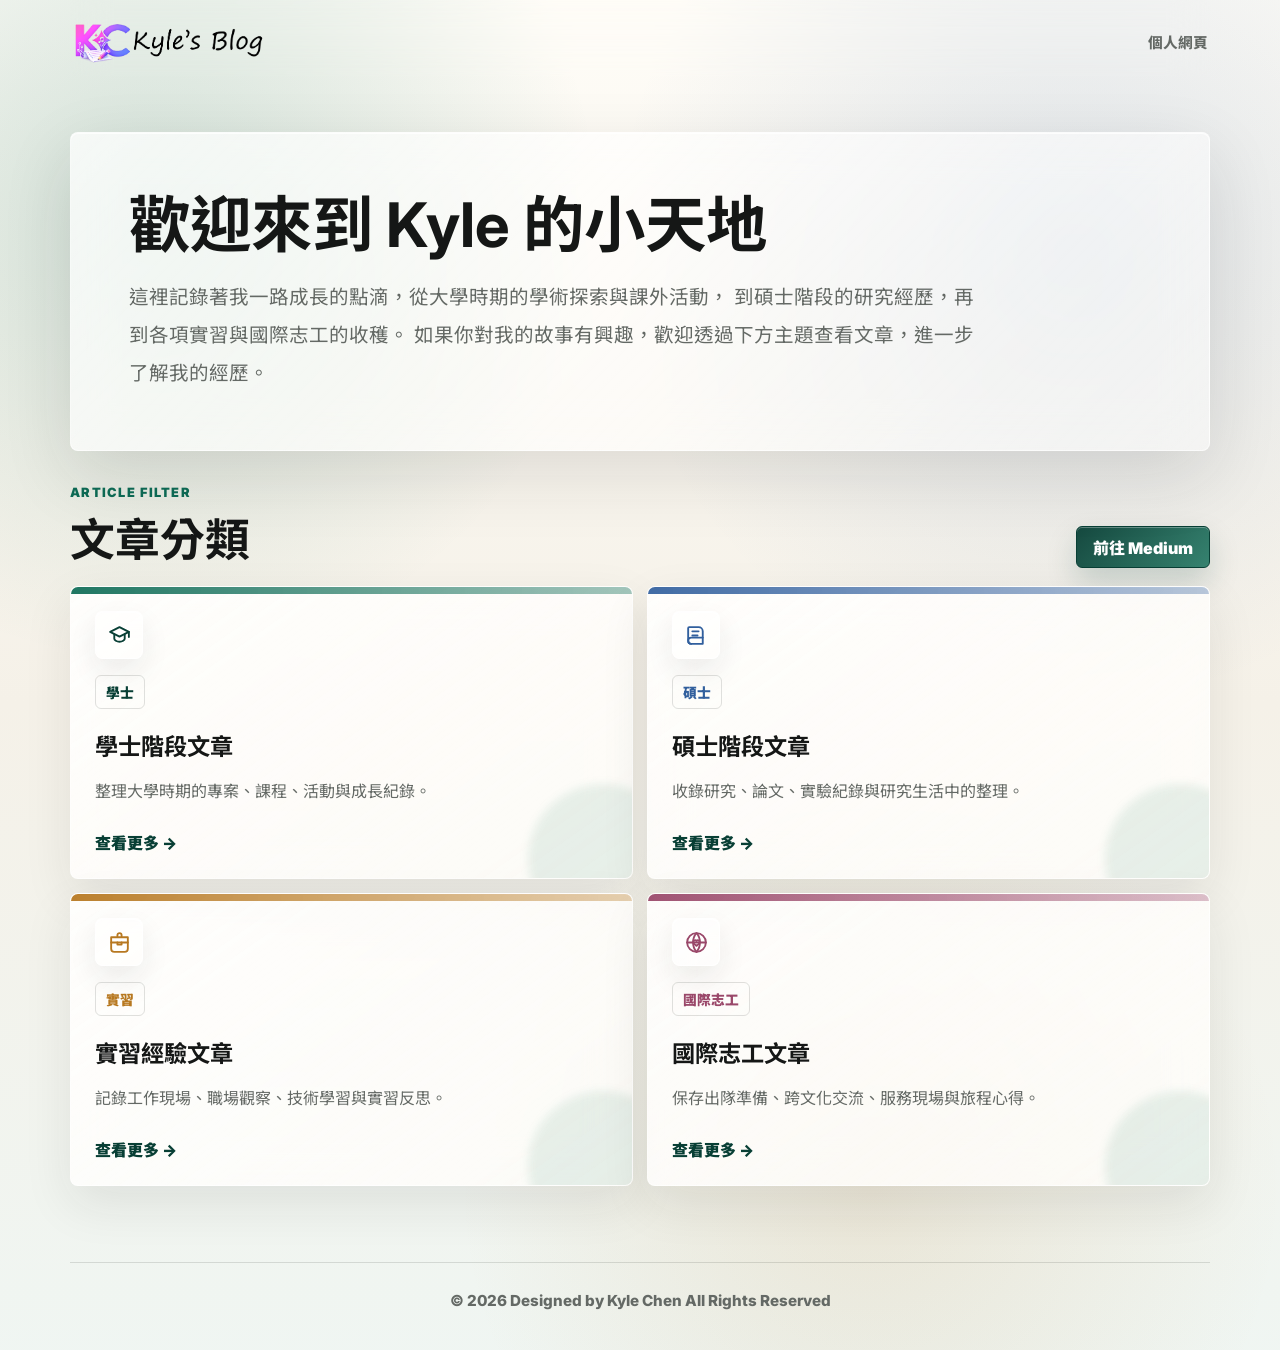
==== index.html @ b83703bd "main" ====
﻿<!doctype html>
<html lang="zh-Hant">
<head>
  <meta charset="UTF-8" />
  <meta name="viewport" content="width=device-width, initial-scale=1.0" />
  <meta name="description" content="Kyle Chen 的 Medium 文章索引，依學士、碩士、實習與國際志工分類整理。" />
  <title>首頁 | Kyle's Blog</title>
  <link rel="icon" type="image/png" href="Reference/KC.png" />
  <link rel="apple-touch-icon" href="Reference/KC.png" />
  <link rel="preconnect" href="https://fonts.googleapis.com" />
  <link rel="preconnect" href="https://fonts.gstatic.com" crossorigin />
  <link href="https://fonts.googleapis.com/css2?family=Inter:wght@500;600;700;800&family=Noto+Sans+TC:wght@400;500;700;800;900&display=swap" rel="stylesheet" />
  <link rel="stylesheet" href="styles.css" />
</head>
<body>
  <header class="site-header">
    <a class="brand-link" href="./" aria-label="回到文章索引首頁">
      <img src="Reference/KB-01.png" alt="Kyle 部落格" />
    </a>

    <nav class="site-nav" aria-label="網站導覽">
      <a href="https://www.kylechen.top/">個人網頁</a>
    </nav>
  </header>

  <main>
    <section class="hero" aria-labelledby="page-title">
      <div class="hero__text">
        <h1 id="page-title">歡迎來到 Kyle 的小天地</h1>
        <p>
          這裡記錄著我一路成長的點滴，從大學時期的學術探索與課外活動，
          到碩士階段的研究經歷，再到各項實習與國際志工的收穫。
          如果你對我的故事有興趣，歡迎透過下方主題查看文章，進一步了解我的經歷。
        </p>
      </div>
    </section>

    <section class="archive" id="articles" aria-labelledby="articles-title">
      <div class="archive-heading">
        <div>
          <p class="eyebrow">Article Filter</p>
          <h2 id="articles-title">文章分類</h2>
        </div>
        <a class="medium-link" href="https://medium.com/@kylechen357" target="_blank" rel="noreferrer">前往 Medium</a>
      </div>

      <div class="article-board">
        <a class="article-card theme-bachelor" data-theme="bachelor" href="updating/">
          <span class="article-card__icon" aria-hidden="true">
            <svg viewBox="0 0 24 24" role="img">
              <path d="M3 8.5 12 4l9 4.5-9 4.5L3 8.5Z" />
              <path d="M7 11v4.2c0 1.2 2.2 2.8 5 2.8s5-1.6 5-2.8V11" />
              <path d="M21 8.5v5" />
            </svg>
          </span>
          <span class="article-card__theme">學士</span>
          <h3>學士階段文章</h3>
          <p>整理大學時期的專案、課程、活動與成長紀錄。</p>
          <span class="article-card__action">查看更多</span>
        </a>

        <a class="article-card theme-master" data-theme="master" href="updating/">
          <span class="article-card__icon" aria-hidden="true">
            <svg viewBox="0 0 24 24" role="img">
              <path d="M5 4h9a4 4 0 0 1 4 4v12H7a3 3 0 0 1-3-3V5a1 1 0 0 1 1-1Z" />
              <path d="M8 8h6" />
              <path d="M8 12h5" />
              <path d="M7 20a3 3 0 0 1 0-6h11" />
            </svg>
          </span>
          <span class="article-card__theme">碩士</span>
          <h3>碩士階段文章</h3>
          <p>收錄研究、論文、實驗紀錄與研究生活中的整理。</p>
          <span class="article-card__action">查看更多</span>
        </a>

        <a class="article-card theme-internship" data-theme="internship" href="updating/">
          <span class="article-card__icon" aria-hidden="true">
            <svg viewBox="0 0 24 24" role="img">
              <path d="M10 6V5a2 2 0 0 1 2-2h0a2 2 0 0 1 2 2v1" />
              <path d="M4 7h16v11a3 3 0 0 1-3 3H7a3 3 0 0 1-3-3V7Z" />
              <path d="M4 12h16" />
              <path d="M10 12v2h4v-2" />
            </svg>
          </span>
          <span class="article-card__theme">實習</span>
          <h3>實習經驗文章</h3>
          <p>記錄工作現場、職場觀察、技術學習與實習反思。</p>
          <span class="article-card__action">查看更多</span>
        </a>

        <a class="article-card theme-volunteer" data-theme="volunteer" href="updating/">
          <span class="article-card__icon" aria-hidden="true">
            <svg viewBox="0 0 24 24" role="img">
              <circle cx="12" cy="12" r="9" />
              <path d="M3 12h18" />
              <path d="M12 3c2.2 2.4 3.3 5.4 3.3 9S14.2 18.6 12 21" />
              <path d="M12 3c-2.2 2.4-3.3 5.4-3.3 9S9.8 18.6 12 21" />
              <path d="M12 15.2c1.8-1.1 3-2.2 3-3.6a1.7 1.7 0 0 0-3-1.1 1.7 1.7 0 0 0-3 1.1c0 1.4 1.2 2.5 3 3.6Z" />
            </svg>
          </span>
          <span class="article-card__theme">國際志工</span>
          <h3>國際志工文章</h3>
          <p>保存出隊準備、跨文化交流、服務現場與旅程心得。</p>
          <span class="article-card__action">查看更多</span>
        </a>
      </div>
    </section>
  </main>

  <footer class="site-footer">
    <p>© 2026 Designed by Kyle Chen All Rights Reserved</p>
  </footer>
</body>
</html>
---- styles.css ----
:root {
  color-scheme: light;
  --bg: #f5f1e8;
  --paper: rgba(255, 253, 248, 0.68);
  --glass: rgba(255, 255, 255, 0.5);
  --glass-strong: rgba(255, 255, 255, 0.72);
  --ink: #151716;
  --muted: #646965;
  --line: rgba(21, 23, 22, 0.13);
  --green: #0d6b55;
  --green-dark: #083f35;
  --blue: #315f9d;
  --amber: #b77820;
  --rose: #9a486a;
  --shadow: 0 24px 70px rgba(34, 37, 34, 0.12);
  font-family: Inter, "Noto Sans TC", system-ui, -apple-system, BlinkMacSystemFont, "Segoe UI", sans-serif;
}

* {
  box-sizing: border-box;
}

html {
  scroll-behavior: smooth;
}

body {
  margin: 0;
  min-height: 100vh;
  background:
    radial-gradient(circle at 12% 16%, rgba(13, 107, 85, 0.18), transparent 28%),
    radial-gradient(circle at 84% 18%, rgba(49, 95, 157, 0.14), transparent 30%),
    radial-gradient(circle at 68% 88%, rgba(183, 120, 32, 0.12), transparent 28%),
    linear-gradient(180deg, rgba(255, 253, 248, 0.94) 0%, rgba(245, 241, 232, 0.88) 52%, rgba(239, 246, 243, 0.9) 100%),
    var(--bg);
  color: var(--ink);
}

a {
  color: inherit;
  text-decoration: none;
}

.site-header,
main,
.site-footer {
  width: min(1140px, calc(100% - 36px));
  margin: 0 auto;
}

.site-header {
  position: sticky;
  top: 0;
  z-index: 10;
  display: flex;
  align-items: center;
  justify-content: space-between;
  gap: 22px;
  padding: 18px 0 12px;
  backdrop-filter: blur(18px);
}

.brand-link {
  display: inline-flex;
  min-width: 0;
}

.brand-link img {
  display: block;
  width: clamp(130px, 16vw, 196px);
  height: auto;
}

.site-nav {
  display: flex;
  align-items: center;
  gap: 10px;
}

.site-nav a {
  position: relative;
  display: inline-flex;
  align-items: center;
  min-height: 32px;
  padding: 0 2px;
  color: var(--muted);
  font-size: 0.92rem;
  font-weight: 800;
  white-space: nowrap;
}

.site-nav a::after {
  content: "";
  position: absolute;
  left: 0;
  right: 0;
  bottom: 2px;
  height: 2px;
  background: var(--green);
  transform: scaleX(0);
  transform-origin: left;
  transition: transform 160ms ease;
}

.site-nav a:hover,
.site-nav a:focus-visible {
  color: var(--green-dark);
}

.site-nav a:hover::after,
.site-nav a:focus-visible::after {
  transform: scaleX(1);
}

main {
  padding: 38px 0 76px;
}

.hero {
  width: 100%;
  min-height: 0;
  margin-top: 18px;
  padding: clamp(34px, 6vw, 58px);
  border: 1px solid rgba(255, 255, 255, 0.6);
  border-radius: 8px;
  background:
    linear-gradient(135deg, rgba(255, 255, 255, 0.66), rgba(255, 255, 255, 0.28)),
    rgba(255, 255, 255, 0.26);
  box-shadow: var(--shadow), inset 0 1px 0 rgba(255, 255, 255, 0.76);
  backdrop-filter: blur(22px) saturate(1.25);
}

.eyebrow {
  margin: 0 0 14px;
  color: var(--green);
  font-size: 0.8rem;
  font-weight: 900;
  letter-spacing: 0.1em;
  text-transform: uppercase;
}

h1,
h2,
h3,
p {
  margin-top: 0;
}

h1 {
  max-width: 980px;
  margin-bottom: 18px;
  font-size: clamp(2.35rem, 4.8vw, 4.4rem);
  line-height: 1.12;
  letter-spacing: 0;
}

.hero__text p {
  max-width: 860px;
  margin-bottom: 0;
  color: var(--muted);
  font-size: clamp(1.06rem, 1.55vw, 1.22rem);
  line-height: 1.95;
}

.archive {
  padding-top: 34px;
}

.archive-heading {
  display: flex;
  align-items: end;
  justify-content: space-between;
  gap: 24px;
  margin-bottom: 18px;
}

.archive-heading h2 {
  margin-bottom: 0;
  font-size: clamp(2rem, 3.5vw, 3rem);
  line-height: 1.2;
}

.medium-link {
  display: inline-flex;
  align-items: center;
  justify-content: center;
  min-height: 42px;
  padding: 0 16px;
  border: 1px solid var(--green-dark);
  border-radius: 6px;
  background: linear-gradient(135deg, rgba(8, 63, 53, 0.94), rgba(13, 107, 85, 0.82));
  color: #fff;
  box-shadow: 0 14px 30px rgba(8, 63, 53, 0.18), inset 0 1px 0 rgba(255, 255, 255, 0.3);
  font-weight: 900;
  white-space: nowrap;
}

.medium-link:hover,
.medium-link:focus-visible {
  background: var(--green);
  border-color: var(--green);
}

.article-board {
  display: grid;
  grid-template-columns: repeat(2, minmax(0, 1fr));
  gap: 14px;
}

.article-card {
  position: relative;
  display: flex;
  flex-direction: column;
  min-height: 245px;
  padding: 24px;
  overflow: hidden;
  border: 1px solid rgba(255, 255, 255, 0.58);
  border-radius: 8px;
  background:
    linear-gradient(145deg, rgba(255, 255, 255, 0.72), rgba(255, 255, 255, 0.32)),
    var(--paper);
  box-shadow: 0 18px 50px rgba(34, 37, 34, 0.09), inset 0 1px 0 rgba(255, 255, 255, 0.78);
  backdrop-filter: blur(20px) saturate(1.2);
  transition: transform 170ms ease, box-shadow 170ms ease, border-color 170ms ease;
}

.article-card::before {
  content: "";
  position: absolute;
  inset: 0 0 auto 0;
  height: 7px;
  background: linear-gradient(90deg, rgba(13, 107, 85, 0.92), rgba(13, 107, 85, 0.38));
}

.article-card:hover,
.article-card:focus-visible {
  transform: translateY(-5px);
  border-color: rgba(13, 107, 85, 0.34);
  box-shadow: 0 28px 70px rgba(34, 37, 34, 0.14);
}

.article-card::after {
  content: "";
  position: absolute;
  right: -46px;
  bottom: -56px;
  width: 150px;
  height: 150px;
  border-radius: 50%;
  background: rgba(13, 107, 85, 0.09);
  filter: blur(4px);
  pointer-events: none;
}

.theme-master::before {
  background: linear-gradient(90deg, rgba(49, 95, 157, 0.92), rgba(49, 95, 157, 0.34));
}

.theme-internship::before {
  background: linear-gradient(90deg, rgba(183, 120, 32, 0.94), rgba(183, 120, 32, 0.34));
}

.theme-volunteer::before {
  background: linear-gradient(90deg, rgba(154, 72, 106, 0.94), rgba(154, 72, 106, 0.34));
}

.article-card__theme {
  position: relative;
  z-index: 1;
  width: fit-content;
  margin-bottom: 22px;
  padding: 6px 10px;
  border: 1px solid var(--line);
  border-radius: 6px;
  color: var(--green-dark);
  font-size: 0.86rem;
  font-weight: 900;
}

.article-card__icon {
  position: relative;
  z-index: 1;
  display: inline-flex;
  align-items: center;
  justify-content: center;
  width: 48px;
  height: 48px;
  margin-bottom: 16px;
  border: 1px solid rgba(255, 255, 255, 0.68);
  border-radius: 8px;
  background: rgba(255, 255, 255, 0.42);
  color: var(--green-dark);
  box-shadow: inset 0 1px 0 rgba(255, 255, 255, 0.74), 0 12px 28px rgba(34, 37, 34, 0.08);
}

.article-card__icon svg {
  width: 25px;
  height: 25px;
  fill: none;
  stroke: currentColor;
  stroke-width: 1.8;
  stroke-linecap: round;
  stroke-linejoin: round;
}

.theme-master .article-card__theme {
  color: var(--blue);
}

.theme-master .article-card__icon {
  color: var(--blue);
}

.theme-internship .article-card__theme {
  color: var(--amber);
}

.theme-internship .article-card__icon {
  color: var(--amber);
}

.theme-volunteer .article-card__theme {
  color: var(--rose);
}

.theme-volunteer .article-card__icon {
  color: var(--rose);
}

.article-card h3 {
  position: relative;
  z-index: 1;
  margin-bottom: 14px;
  font-size: 1.45rem;
  line-height: 1.38;
}

.article-card p {
  position: relative;
  z-index: 1;
  margin-bottom: 24px;
  color: var(--muted);
  line-height: 1.82;
}

.article-card__action {
  position: relative;
  z-index: 1;
  margin-top: auto;
  color: var(--green-dark);
  font-weight: 900;
}

.article-card__action::after {
  content: " →";
}

.site-footer {
  text-align: center;
  padding: 28px 0 40px;
  border-top: 1px solid var(--line);
  color: var(--muted);
  font-size: 0.95rem;
  font-weight: 800;
}

.site-footer p {
  margin-bottom: 0;
}

.updating-page {
  display: flex;
  min-height: 100vh;
  flex-direction: column;
}

.updating-main {
  display: grid;
  flex: 1;
  place-items: center;
  padding: 56px 0 76px;
}

.updating-panel {
  position: relative;
  display: grid;
  grid-template-columns: minmax(0, 1fr) clamp(130px, 20vw, 190px);
  gap: clamp(28px, 6vw, 70px);
  align-items: center;
  width: min(820px, 100%);
  overflow: hidden;
  padding: clamp(34px, 6vw, 64px);
  border: 1px solid rgba(255, 255, 255, 0.62);
  border-radius: 8px;
  background:
    linear-gradient(135deg, rgba(255, 255, 255, 0.72), rgba(255, 255, 255, 0.3)),
    rgba(255, 255, 255, 0.26);
  box-shadow: var(--shadow), inset 0 1px 0 rgba(255, 255, 255, 0.78);
  backdrop-filter: blur(22px) saturate(1.25);
}

.updating-panel h1 {
  max-width: 560px;
  margin-bottom: 18px;
}

.updating-copy {
  min-width: 0;
  position: relative;
  z-index: 1;
}

.updating-copy > p:not(.eyebrow) {
  max-width: 600px;
  margin-bottom: 28px;
  color: var(--muted);
  font-size: clamp(1.06rem, 1.55vw, 1.22rem);
  line-height: 1.95;
}

.updating-orbit {
  position: relative;
  justify-self: end;
  display: grid;
  width: clamp(96px, 18vw, 170px);
  aspect-ratio: 1;
  place-items: center;
  border: 1px solid rgba(255, 255, 255, 0.66);
  border-radius: 50%;
  background: rgba(255, 255, 255, 0.32);
  box-shadow: inset 0 1px 0 rgba(255, 255, 255, 0.72), 0 18px 46px rgba(34, 37, 34, 0.1);
}

.updating-orbit::before {
  content: "";
  position: absolute;
  inset: 12px;
  border: 1px dashed rgba(13, 107, 85, 0.28);
  border-radius: 50%;
}

.updating-orbit img {
  width: 58%;
  filter: drop-shadow(0 16px 24px rgba(34, 37, 34, 0.14));
}

.updating-actions {
  position: relative;
  z-index: 1;
  display: flex;
  flex-wrap: wrap;
  gap: 14px;
}

.text-link {
  display: inline-flex;
  align-items: center;
  min-height: 42px;
  color: var(--green-dark);
  font-weight: 900;
}

.text-link::after {
  content: " →";
}

.text-link:hover,
.text-link:focus-visible {
  color: var(--green);
}

@media (max-width: 980px) {
}

@media (max-width: 700px) {
  .site-header,
  main,
  .site-footer {
    width: min(100% - 28px, 1140px);
  }

  .site-header {
    align-items: flex-start;
    gap: 12px;
  }

  .brand-link img {
    width: clamp(106px, 34vw, 140px);
  }

  .site-nav {
    flex-wrap: wrap;
    justify-content: flex-end;
    gap: 8px 14px;
  }

  .site-nav a {
    min-height: 30px;
    font-size: 0.82rem;
  }

  main {
    padding-top: 20px;
  }

  h1 {
    font-size: clamp(2.15rem, 10vw, 3.3rem);
  }

  .archive-heading {
    display: block;
  }

  .medium-link {
    margin-top: 16px;
  }

  .article-board {
    grid-template-columns: 1fr;
  }

  .article-card {
    min-height: 260px;
  }

  .article-card__theme {
    margin-bottom: 28px;
  }

  .updating-orbit {
    justify-self: start;
    margin-bottom: 24px;
  }

  .updating-panel {
    grid-template-columns: 1fr;
  }

}
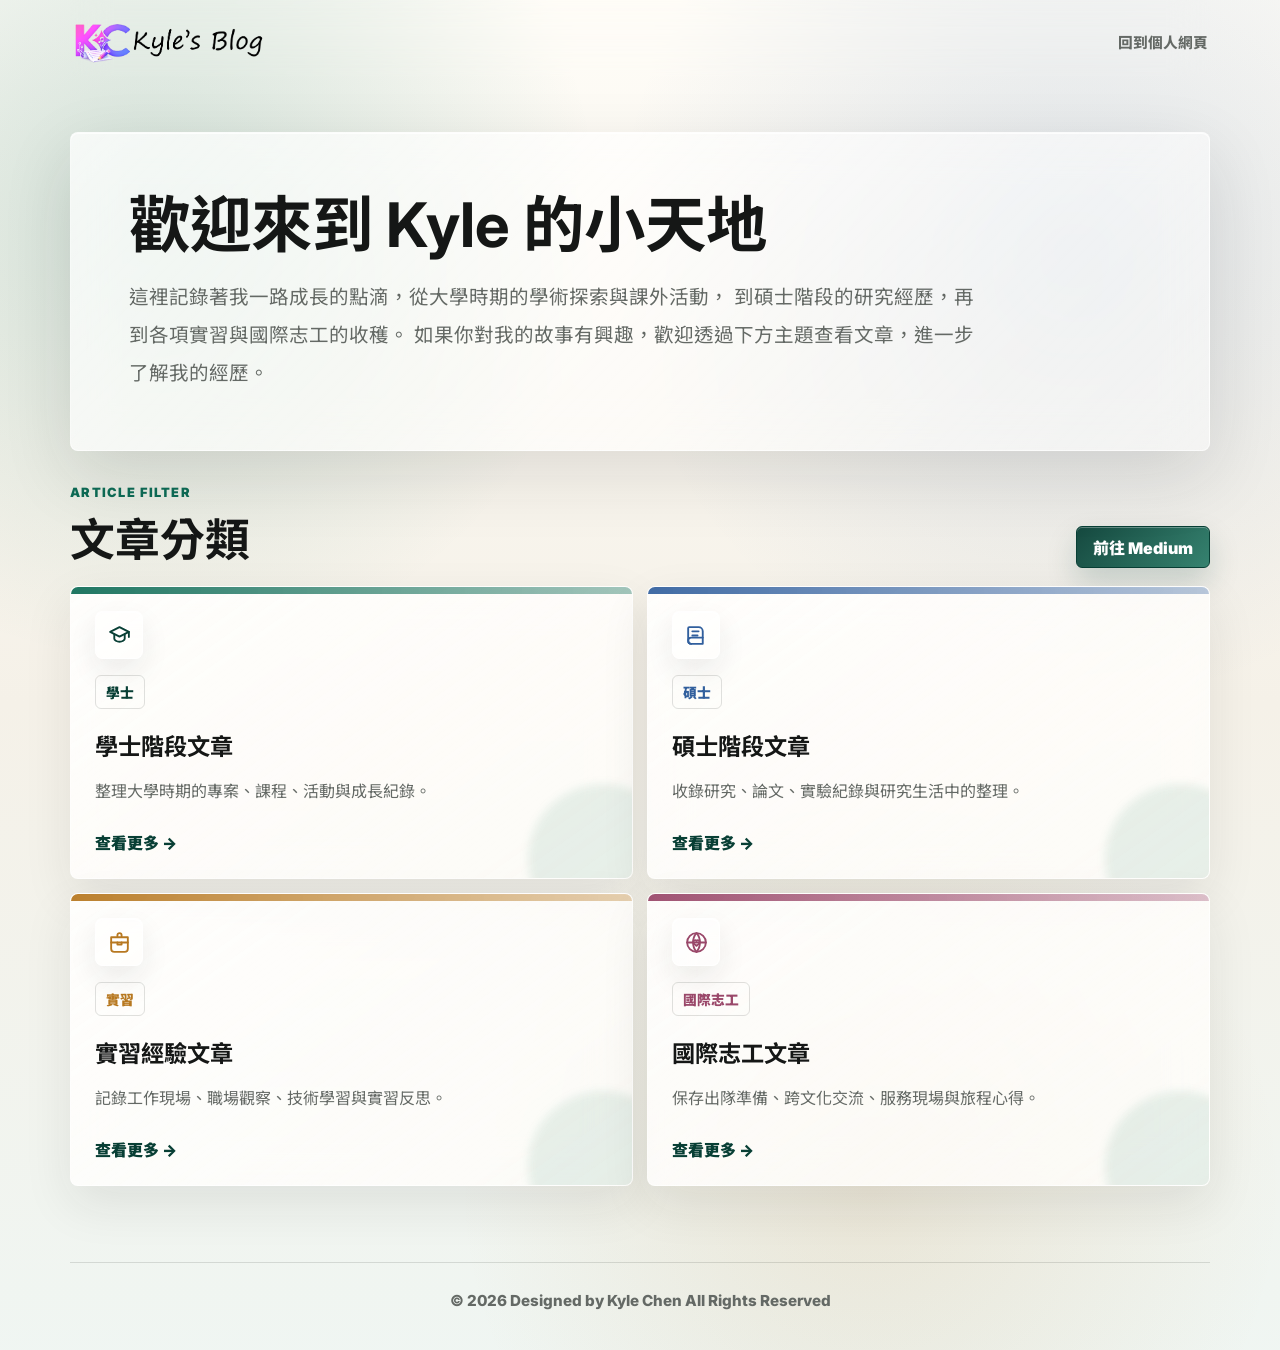
==== commit 9ebfaa6b: "main" ====
--- a/index.html
+++ b/index.html
@@ -19,7 +19,7 @@
     </a>
 
     <nav class="site-nav" aria-label="網站導覽">
-      <a href="https://www.kylechen.top/">個人網頁</a>
+      <a href="https://www.kylechen.top/">回到個人網頁</a>
     </nav>
   </header>
 
